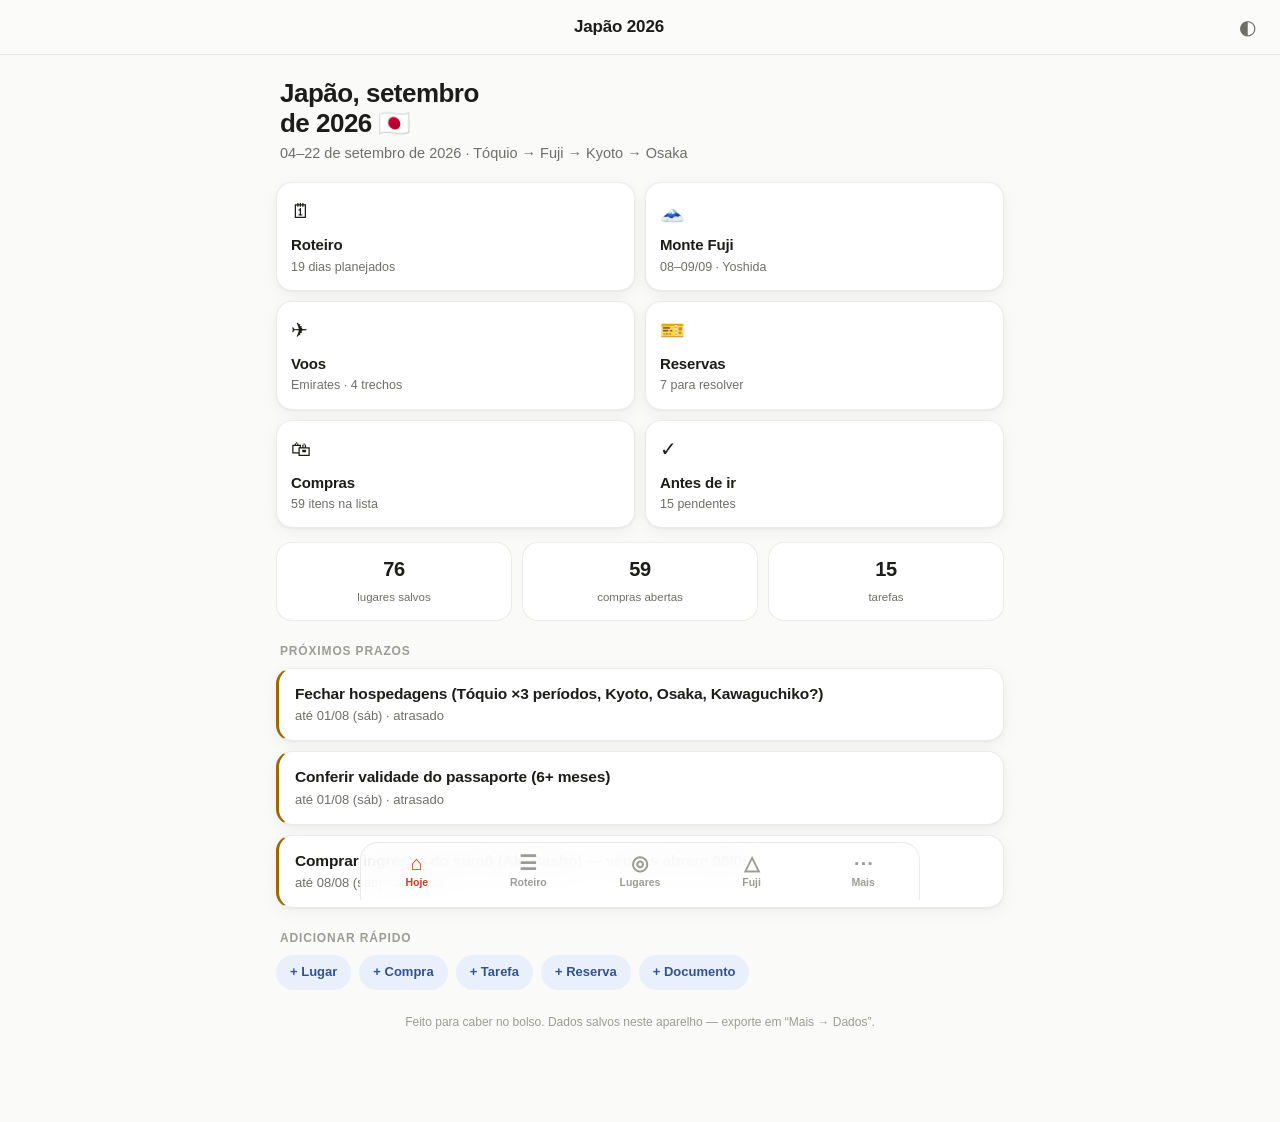
==== index.html @ ba41d2f6 "v1 versao um" ====
<!DOCTYPE html>
<html lang="pt-BR">
<head>
  <meta charset="UTF-8">
  <meta name="viewport" content="width=device-width, initial-scale=1, viewport-fit=cover">
  <meta name="theme-color" content="#fafaf9" media="(prefers-color-scheme: light)">
  <meta name="theme-color" content="#141413" media="(prefers-color-scheme: dark)">
  <meta name="apple-mobile-web-app-capable" content="yes">
  <meta name="apple-mobile-web-app-status-bar-style" content="default">
  <meta name="apple-mobile-web-app-title" content="Japão 2026">
  <title>Japão 2026</title>
  <link rel="manifest" href="manifest.json">
  <link rel="stylesheet" href="styles.css">
</head>
<body>
  <div id="app">
    <header class="topbar">
      <button class="topbar-back" id="btn-back" aria-label="Voltar" hidden>‹</button>
      <h1 class="topbar-title" id="topbar-title">Japão 2026</h1>
      <button class="topbar-action" id="btn-theme" aria-label="Alternar tema">◐</button>
    </header>

    <main id="view" class="view" tabindex="-1"></main>

    <nav class="bottomnav" aria-label="Navegação principal">
      <a href="#/home" data-nav="home"><span class="nav-ico">⌂</span><span>Hoje</span></a>
      <a href="#/roteiro" data-nav="roteiro"><span class="nav-ico">☰</span><span>Roteiro</span></a>
      <a href="#/lugares" data-nav="lugares"><span class="nav-ico">◎</span><span>Lugares</span></a>
      <a href="#/fuji" data-nav="fuji"><span class="nav-ico">△</span><span>Fuji</span></a>
      <button id="btn-more" data-nav="mais" aria-haspopup="true"><span class="nav-ico">⋯</span><span>Mais</span></button>
    </nav>

    <div class="sheet-backdrop" id="sheet-backdrop" hidden></div>

    <div class="sheet" id="more-sheet" role="dialog" aria-label="Mais seções" hidden>
      <div class="sheet-handle"></div>
      <div class="sheet-grid">
        <a href="#/compras" class="sheet-item"><span>🛍</span>Compras</a>
        <a href="#/voos" class="sheet-item"><span>✈︎</span>Voos</a>
        <a href="#/reservas" class="sheet-item"><span>🎫</span>Reservas</a>
        <a href="#/documentos" class="sheet-item"><span>📄</span>Documentos</a>
        <a href="#/antes" class="sheet-item"><span>✓</span>Antes de ir</a>
        <a href="#/cidade/toquio" class="sheet-item"><span>🗼</span>Tóquio</a>
        <a href="#/cidade/kyoto" class="sheet-item"><span>⛩</span>Kyoto</a>
        <a href="#/cidade/osaka" class="sheet-item"><span>🏯</span>Osaka</a>
        <a href="#/info" class="sheet-item"><span>ⓘ</span>Info úteis</a>
        <a href="#/links" class="sheet-item"><span>🔗</span>Links</a>
        <a href="#/dados" class="sheet-item"><span>⇅</span>Dados</a>
      </div>
    </div>

    <div class="modal-backdrop" id="modal-backdrop" hidden>
      <div class="modal" role="dialog" aria-modal="true" id="modal">
        <div class="modal-head">
          <h2 id="modal-title">Editar</h2>
          <button class="modal-close" id="modal-close" aria-label="Fechar">✕</button>
        </div>
        <form id="modal-form" class="modal-body"></form>
      </div>
    </div>

    <div id="toast-zone" class="toast-zone" aria-live="polite"></div>
  </div>

  <script src="data.js"></script>
  <script src="app.js"></script>
</body>
</html>
---- styles.css ----
/* ============ Japão 2026 — estilos ============ */
:root {
  --bg: #fafaf9;
  --surface: #ffffff;
  --surface-2: #f4f4f2;
  --text: #1c1c1a;
  --text-2: #6e6e6a;
  --text-3: #9c9c96;
  --border: rgba(0, 0, 0, 0.08);
  --border-strong: rgba(0, 0, 0, 0.14);
  --accent: #c2402a;
  --accent-soft: #fbeae6;
  --ok: #2c7a4b;
  --ok-soft: #e6f4ec;
  --warn: #9a6a00;
  --warn-soft: #fdf3dc;
  --info-soft: #e9f0fb;
  --info: #33538f;
  --shadow: 0 1px 2px rgba(0,0,0,.04), 0 4px 16px rgba(0,0,0,.05);
  --radius: 16px;
  --radius-s: 10px;
  --nav-h: calc(58px + env(safe-area-inset-bottom));
  --dur: .22s;
  --ease: cubic-bezier(.32,.72,.28,1);
}
[data-theme="dark"] {
  --bg: #141413;
  --surface: #1e1e1c;
  --surface-2: #262624;
  --text: #f0efec;
  --text-2: #a3a29c;
  --text-3: #6f6e69;
  --border: rgba(255,255,255,.09);
  --border-strong: rgba(255,255,255,.16);
  --accent: #e06a52;
  --accent-soft: #3a221d;
  --ok: #6fbf8f;
  --ok-soft: #1e2f25;
  --warn: #d9a94a;
  --warn-soft: #322a17;
  --info-soft: #1d2634;
  --info: #8aabdd;
  --shadow: 0 1px 2px rgba(0,0,0,.3), 0 4px 18px rgba(0,0,0,.35);
}

* { box-sizing: border-box; margin: 0; padding: 0; -webkit-tap-highlight-color: transparent; }
[hidden] { display: none !important; }
html { scroll-behavior: smooth; }
body {
  font-family: -apple-system, BlinkMacSystemFont, "SF Pro Text", "Segoe UI", Roboto, "Helvetica Neue", sans-serif;
  background: var(--bg); color: var(--text);
  font-size: 16px; line-height: 1.45;
  -webkit-font-smoothing: antialiased;
  overflow-x: hidden;
}
button { font: inherit; color: inherit; background: none; border: none; cursor: pointer; }
a { color: inherit; text-decoration: none; }
input, select, textarea {
  font: inherit; color: var(--text);
  background: var(--surface-2);
  border: 1px solid var(--border);
  border-radius: var(--radius-s);
  padding: 11px 12px; width: 100%;
  -webkit-appearance: none; appearance: none;
}
input:focus, select:focus, textarea:focus { outline: 2px solid var(--accent); outline-offset: 0; border-color: transparent; }
textarea { min-height: 74px; resize: vertical; }
select { background-image: linear-gradient(45deg, transparent 50%, var(--text-3) 50%), linear-gradient(135deg, var(--text-3) 50%, transparent 50%); background-position: calc(100% - 18px) 50%, calc(100% - 13px) 50%; background-size: 5px 5px; background-repeat: no-repeat; padding-right: 32px; }

/* ---- topbar ---- */
.topbar {
  position: sticky; top: 0; z-index: 30;
  display: flex; align-items: center; gap: 8px;
  padding: calc(10px + env(safe-area-inset-top)) 16px 10px;
  background: color-mix(in srgb, var(--bg) 82%, transparent);
  -webkit-backdrop-filter: blur(16px); backdrop-filter: blur(16px);
  border-bottom: 1px solid var(--border);
}
.topbar-title { font-size: 17px; font-weight: 650; flex: 1; text-align: center; letter-spacing: -.01em; white-space: nowrap; overflow: hidden; text-overflow: ellipsis; }
.topbar-back, .topbar-action { width: 34px; height: 34px; border-radius: 50%; font-size: 20px; display: grid; place-items: center; color: var(--text-2); flex-shrink: 0; }
.topbar-back:active, .topbar-action:active { background: var(--surface-2); }
.topbar-back { font-size: 26px; line-height: 1; padding-bottom: 3px; }
.topbar-back[hidden] { display: none; }

/* ---- layout ---- */
.view { padding: 16px 16px calc(var(--nav-h) + 24px); max-width: 640px; margin: 0 auto; animation: viewin var(--dur) var(--ease); }
@keyframes viewin { from { opacity: 0; transform: translateY(6px); } to { opacity: 1; transform: none; } }
@media (min-width: 900px) {
  .view { max-width: 760px; }
}

.section-label { font-size: 12px; font-weight: 650; text-transform: uppercase; letter-spacing: .07em; color: var(--text-3); margin: 22px 4px 8px; }
.section-label:first-child { margin-top: 4px; }

/* ---- cards ---- */
.card {
  background: var(--surface); border: 1px solid var(--border);
  border-radius: var(--radius); box-shadow: var(--shadow);
  padding: 14px 16px; margin-bottom: 10px;
  transition: transform var(--dur) var(--ease), box-shadow var(--dur) var(--ease);
}
.card:active { transform: scale(.985); }
.card-row { display: flex; align-items: flex-start; gap: 12px; }
.card-main { flex: 1; min-width: 0; }
.card-title { font-weight: 600; font-size: 15.5px; letter-spacing: -.01em; overflow-wrap: anywhere; }
.card-title.done { text-decoration: line-through; color: var(--text-3); }
.card-sub { font-size: 13px; color: var(--text-2); margin-top: 2px; overflow-wrap: anywhere; }
.card-notes { font-size: 13px; color: var(--text-2); margin-top: 8px; padding-top: 8px; border-top: 1px dashed var(--border); overflow-wrap: anywhere; }

/* badges */
.badges { display: flex; flex-wrap: wrap; gap: 5px; margin-top: 8px; }
.badge { font-size: 11.5px; font-weight: 550; padding: 2.5px 9px; border-radius: 99px; background: var(--surface-2); color: var(--text-2); border: 1px solid var(--border); white-space: nowrap; }
.badge.b-accent { background: var(--accent-soft); color: var(--accent); border-color: transparent; }
.badge.b-ok { background: var(--ok-soft); color: var(--ok); border-color: transparent; }
.badge.b-warn { background: var(--warn-soft); color: var(--warn); border-color: transparent; }
.badge.b-info { background: var(--info-soft); color: var(--info); border-color: transparent; }

/* status dot + checkbox */
.check {
  position: relative;
  width: 26px; height: 26px; border-radius: 50%;
  border: 1.5px solid var(--border-strong);
  display: grid; place-items: center; flex-shrink: 0;
  font-size: 14px; color: transparent; margin-top: 1px;
  transition: all .18s var(--ease);
}
/* área de toque ≥44px sem mudar o visual */
.check::after, .kebab::after { content: ""; position: absolute; inset: -10px; border-radius: 50%; }
.check.on { background: var(--ok); border-color: var(--ok); color: #fff; }
.check:active { transform: scale(.86); }

/* kebab menu */
.kebab { position: relative; width: 30px; height: 30px; border-radius: 50%; color: var(--text-3); font-size: 18px; display: grid; place-items: center; flex-shrink: 0; }
.kebab:active { background: var(--surface-2); }
.menu {
  /* fixed: as coordenadas vêm de getBoundingClientRect (viewport) */
  position: fixed; z-index: 60; min-width: 168px;
  background: var(--surface); border: 1px solid var(--border);
  border-radius: 14px; box-shadow: 0 8px 32px rgba(0,0,0,.16);
  overflow: hidden; animation: menuin .16s var(--ease);
}
@keyframes menuin { from { opacity: 0; transform: scale(.94) translateY(-4px); } to { opacity: 1; transform: none; } }
.menu button { display: flex; align-items: center; gap: 10px; width: 100%; text-align: left; padding: 12px 16px; font-size: 14.5px; }
.menu button:active { background: var(--surface-2); }
.menu button.danger { color: var(--accent); }
.menu hr { border: none; border-top: 1px solid var(--border); }

/* links row */
.linkrow { display: flex; flex-wrap: wrap; gap: 8px; margin-top: 10px; }
.linkbtn {
  font-size: 13px; font-weight: 570; color: var(--info);
  background: var(--info-soft); border-radius: 99px; padding: 8px 14px;
  min-height: 32px;
  display: inline-flex; align-items: center; gap: 5px;
}
.linkbtn:active { opacity: .7; }

/* expandable code */
details.code { margin-top: 8px; }
details.code summary { list-style: none; cursor: pointer; font-size: 13px; color: var(--text-2); display: flex; align-items: center; gap: 6px; padding: 4px 0; }
details.code summary::-webkit-details-marker { display: none; }
details.code summary::before { content: "▸"; font-size: 10px; transition: transform .18s var(--ease); }
details.code[open] summary::before { transform: rotate(90deg); }
details.code .code-value { font-family: ui-monospace, "SF Mono", Menlo, monospace; font-size: 14px; background: var(--surface-2); border: 1px dashed var(--border-strong); border-radius: var(--radius-s); padding: 8px 12px; margin-top: 6px; letter-spacing: .04em; user-select: all; }

/* ---- big buttons ---- */
.btn {
  display: inline-flex; align-items: center; justify-content: center; gap: 7px;
  min-height: 46px; padding: 10px 18px; border-radius: 13px;
  font-weight: 600; font-size: 15px;
  background: var(--surface-2); border: 1px solid var(--border);
  transition: transform .15s var(--ease), opacity .15s;
}
.btn:active { transform: scale(.97); opacity: .85; }
.btn.primary { background: var(--text); color: var(--bg); border-color: transparent; }
.btn.accent { background: var(--accent); color: #fff; border-color: transparent; }
.btn.ghost { background: transparent; }
.btn.small { min-height: 36px; padding: 6px 14px; font-size: 13.5px; border-radius: 10px; }
.btn.block { width: 100%; }
.btn-add-fab {
  position: fixed; right: 18px; bottom: calc(var(--nav-h) + 14px); z-index: 25;
  width: 54px; height: 54px; border-radius: 50%;
  background: var(--text); color: var(--bg); font-size: 26px; font-weight: 300;
  display: grid; place-items: center;
  box-shadow: 0 6px 20px rgba(0,0,0,.22);
  transition: transform .18s var(--ease);
}
.btn-add-fab:active { transform: scale(.9); }

/* ---- filters ---- */
.filters { display: flex; gap: 8px; overflow-x: auto; padding: 2px 2px 10px; scrollbar-width: none; -webkit-overflow-scrolling: touch; }
.filters::-webkit-scrollbar { display: none; }
.chip {
  flex-shrink: 0; font-size: 13.5px; font-weight: 570;
  padding: 7px 14px; border-radius: 99px;
  background: var(--surface); border: 1px solid var(--border); color: var(--text-2);
  transition: all .16s var(--ease);
}
.chip.on { background: var(--text); color: var(--bg); border-color: transparent; }
.searchbar { position: relative; margin-bottom: 10px; }
.searchbar input { padding-left: 38px; background: var(--surface); }
.searchbar::before { content: "⌕"; position: absolute; left: 13px; top: 50%; transform: translateY(-54%); font-size: 19px; color: var(--text-3); }

/* ---- home ---- */
.hero { padding: 8px 4px 18px; }
.hero h2 { font-size: 26px; font-weight: 700; letter-spacing: -.02em; line-height: 1.15; }
.hero p { color: var(--text-2); font-size: 14.5px; margin-top: 4px; }
.countdown { display: inline-flex; align-items: baseline; gap: 6px; margin-top: 10px; background: var(--accent-soft); color: var(--accent); border-radius: 12px; padding: 8px 14px; font-weight: 650; font-size: 14px; }
.countdown b { font-size: 20px; }
.quickgrid { display: grid; grid-template-columns: repeat(2, 1fr); gap: 10px; margin-bottom: 6px; }
.quickcard {
  background: var(--surface); border: 1px solid var(--border); border-radius: var(--radius);
  box-shadow: var(--shadow); padding: 14px; display: flex; flex-direction: column; gap: 2px;
  transition: transform .16s var(--ease);
}
.quickcard:active { transform: scale(.965); }
.quickcard .qc-ico { font-size: 20px; margin-bottom: 6px; }
.quickcard .qc-title { font-weight: 640; font-size: 15px; letter-spacing: -.01em; }
.quickcard .qc-sub { font-size: 12.5px; color: var(--text-2); }
.statrow { display: flex; gap: 10px; margin: 14px 0 4px; }
.stat { flex: 1; background: var(--surface); border: 1px solid var(--border); border-radius: var(--radius); padding: 12px 8px; text-align: center; }
.stat b { display: block; font-size: 20px; letter-spacing: -.02em; }
.stat span { font-size: 11.5px; color: var(--text-2); }
.alertcard { border-left: 3px solid var(--warn); }

/* ---- roteiro ---- */
.daycard { position: relative; }
.day-head { display: flex; align-items: center; gap: 10px; }
.day-date { flex-shrink: 0; width: 46px; text-align: center; background: var(--surface-2); border-radius: 12px; padding: 6px 0; }
.day-date b { display: block; font-size: 17px; letter-spacing: -.02em; }
.day-date span { font-size: 10.5px; text-transform: uppercase; color: var(--text-2); font-weight: 600; }
.day-city { font-size: 12px; color: var(--text-3); font-weight: 600; text-transform: uppercase; letter-spacing: .05em; }
.day-title { font-weight: 640; font-size: 15.5px; letter-spacing: -.01em; }
.day-today .day-date { background: var(--accent); color: #fff; }
.day-today .day-date span { color: rgba(255,255,255,.8); }
.day-body { margin-top: 10px; display: none; }
.daycard.open .day-body { display: block; animation: viewin .2s var(--ease); }
.slot { display: flex; gap: 10px; padding: 7px 0; border-top: 1px solid var(--border); font-size: 14px; }
.slot-label { flex-shrink: 0; width: 88px; font-size: 12px; font-weight: 650; color: var(--text-3); text-transform: uppercase; letter-spacing: .04em; padding-top: 2px; }
.slot-text { flex: 1; color: var(--text); overflow-wrap: anywhere; }
.slot-text:empty::before, .slot-text.empty { color: var(--text-3); }

/* ---- timeline (fuji) ---- */
.timeline { position: relative; padding-left: 18px; }
.timeline::before { content: ""; position: absolute; left: 5px; top: 8px; bottom: 8px; width: 2px; background: var(--border-strong); border-radius: 2px; }
.tl-item { position: relative; padding: 0 0 18px 14px; }
.tl-item::before { content: ""; position: absolute; left: -18px; top: 6px; width: 12px; height: 12px; border-radius: 50%; background: var(--surface); border: 2.5px solid var(--accent); }
.tl-hora { font-size: 12px; font-weight: 650; color: var(--accent); text-transform: uppercase; letter-spacing: .04em; }
.tl-titulo { font-weight: 640; font-size: 15px; margin-top: 1px; }
.tl-detalhe { font-size: 13.5px; color: var(--text-2); margin-top: 2px; }

/* ---- accordion ---- */
details.acc { background: var(--surface); border: 1px solid var(--border); border-radius: var(--radius); box-shadow: var(--shadow); margin-bottom: 10px; overflow: hidden; }
details.acc summary { list-style: none; cursor: pointer; padding: 15px 16px; font-weight: 640; font-size: 15px; display: flex; align-items: center; gap: 10px; }
details.acc summary::-webkit-details-marker { display: none; }
details.acc summary::after { content: "▾"; margin-left: auto; color: var(--text-3); transition: transform .2s var(--ease); }
details.acc[open] summary::after { transform: rotate(180deg); }
details.acc .acc-body { padding: 0 16px 14px; font-size: 14px; color: var(--text-2); }
.acc-body ul { padding-left: 18px; display: grid; gap: 6px; }
.acc-body li { overflow-wrap: anywhere; }

/* ---- empty state ---- */
.empty { text-align: center; padding: 44px 20px; color: var(--text-2); }
.empty .e-ico { font-size: 34px; margin-bottom: 10px; opacity: .6; }
.empty p { font-size: 14px; max-width: 300px; margin: 0 auto 16px; }

/* ---- bottom nav ---- */
.bottomnav {
  position: fixed; bottom: 0; left: 0; right: 0; z-index: 40;
  display: flex; height: var(--nav-h);
  padding-bottom: env(safe-area-inset-bottom);
  background: color-mix(in srgb, var(--surface) 88%, transparent);
  -webkit-backdrop-filter: blur(18px); backdrop-filter: blur(18px);
  border-top: 1px solid var(--border);
}
.bottomnav a, .bottomnav button {
  flex: 1; display: flex; flex-direction: column; align-items: center; justify-content: center; gap: 2px;
  font-size: 10.5px; font-weight: 600; color: var(--text-3);
  transition: color .15s;
}
.bottomnav .nav-ico { font-size: 20px; line-height: 1; }
.bottomnav .active { color: var(--accent); }
.bottomnav a:active, .bottomnav button:active { transform: scale(.94); }
@media (min-width: 900px) {
  .bottomnav {
    left: 50%; right: auto; transform: translateX(-50%);
    width: 100%; max-width: 560px;
    border: 1px solid var(--border); border-bottom: none;
    border-radius: 18px 18px 0 0;
  }
  .btn-add-fab { right: calc(50% - 380px); }
}

/* ---- sheet ---- */
.sheet-backdrop, .modal-backdrop {
  position: fixed; inset: 0; z-index: 50;
  background: rgba(0,0,0,.4);
  animation: fadein .2s var(--ease);
}
@keyframes fadein { from { opacity: 0; } to { opacity: 1; } }
.sheet {
  position: fixed; bottom: 0; left: 0; right: 0; z-index: 55;
  background: var(--surface); border-radius: 22px 22px 0 0;
  padding: 10px 18px calc(20px + env(safe-area-inset-bottom));
  box-shadow: 0 -8px 40px rgba(0,0,0,.2);
  animation: sheetup .28s var(--ease);
  max-width: 640px; margin: 0 auto;
}
@keyframes sheetup { from { transform: translateY(100%); } to { transform: none; } }
.sheet-handle { width: 38px; height: 4.5px; border-radius: 3px; background: var(--border-strong); margin: 4px auto 14px; }
.sheet-grid { display: grid; grid-template-columns: repeat(3, 1fr); gap: 10px; }
.sheet-item {
  display: flex; flex-direction: column; align-items: center; gap: 6px;
  background: var(--surface-2); border-radius: 14px; padding: 15px 4px;
  font-size: 12.5px; font-weight: 600; text-align: center;
  transition: transform .15s var(--ease);
}
.sheet-item span { font-size: 21px; }
.sheet-item:active { transform: scale(.94); }

/* ---- modal ---- */
.modal-backdrop { display: flex; align-items: flex-end; justify-content: center; }
.modal {
  background: var(--surface); width: 100%; max-width: 560px;
  border-radius: 22px 22px 0 0; max-height: 88dvh;
  display: flex; flex-direction: column;
  animation: sheetup .3s var(--ease);
}
@media (min-width: 640px) {
  .modal-backdrop { align-items: center; padding: 24px; }
  .modal { border-radius: 22px; }
}
.modal-head { display: flex; align-items: center; justify-content: space-between; padding: 18px 20px 6px; }
.modal-head h2 { font-size: 18px; font-weight: 680; letter-spacing: -.015em; }
.modal-close { width: 32px; height: 32px; border-radius: 50%; background: var(--surface-2); color: var(--text-2); font-size: 14px; }
.modal-body { padding: 12px 20px calc(24px + env(safe-area-inset-bottom)); overflow-y: auto; display: grid; gap: 13px; }
.field label { display: block; font-size: 12.5px; font-weight: 640; color: var(--text-2); margin-bottom: 5px; }
.field-row { display: grid; grid-template-columns: 1fr 1fr; gap: 10px; }
.modal-actions { display: flex; gap: 10px; margin-top: 6px; }
.modal-actions .btn { flex: 1; }

/* ---- toast ---- */
.toast-zone { position: fixed; bottom: calc(var(--nav-h) + 12px); left: 0; right: 0; z-index: 70; display: flex; flex-direction: column; align-items: center; gap: 8px; pointer-events: none; padding: 0 16px; }
.toast {
  pointer-events: auto; display: flex; align-items: center; gap: 12px;
  background: var(--text); color: var(--bg);
  border-radius: 14px; padding: 12px 18px; font-size: 14px; font-weight: 570;
  box-shadow: 0 8px 28px rgba(0,0,0,.25);
  animation: toastin .3s var(--ease);
  max-width: 480px;
}
.toast.out { animation: toastout .25s var(--ease) forwards; }
@keyframes toastin { from { opacity: 0; transform: translateY(14px) scale(.96); } to { opacity: 1; transform: none; } }
@keyframes toastout { to { opacity: 0; transform: translateY(10px) scale(.97); } }
.toast button { color: inherit; font-weight: 700; text-decoration: underline; text-underline-offset: 3px; flex-shrink: 0; }

/* ---- misc ---- */
.notice { background: var(--warn-soft); color: var(--warn); border-radius: var(--radius); padding: 12px 15px; font-size: 13.5px; margin-bottom: 12px; display: flex; gap: 9px; align-items: flex-start; }
.notice.info { background: var(--info-soft); color: var(--info); }
.frase-card { display: flex; flex-direction: column; gap: 1px; }
.frase-jp { font-size: 17px; font-weight: 640; }
.frase-romaji { font-size: 13px; color: var(--accent); font-weight: 570; }
.frase-pt { font-size: 13.5px; color: var(--text-2); }
.subnav { display: flex; gap: 8px; overflow-x: auto; margin-bottom: 14px; scrollbar-width: none; }
.subnav::-webkit-scrollbar { display: none; }
.divider { height: 1px; background: var(--border); margin: 18px 0; }
.footer-note { text-align: center; font-size: 12px; color: var(--text-3); padding: 24px 20px 8px; }

@media (prefers-reduced-motion: reduce) {
  *, *::before, *::after { animation: none !important; transition: none !important; }
  html { scroll-behavior: auto; }
}
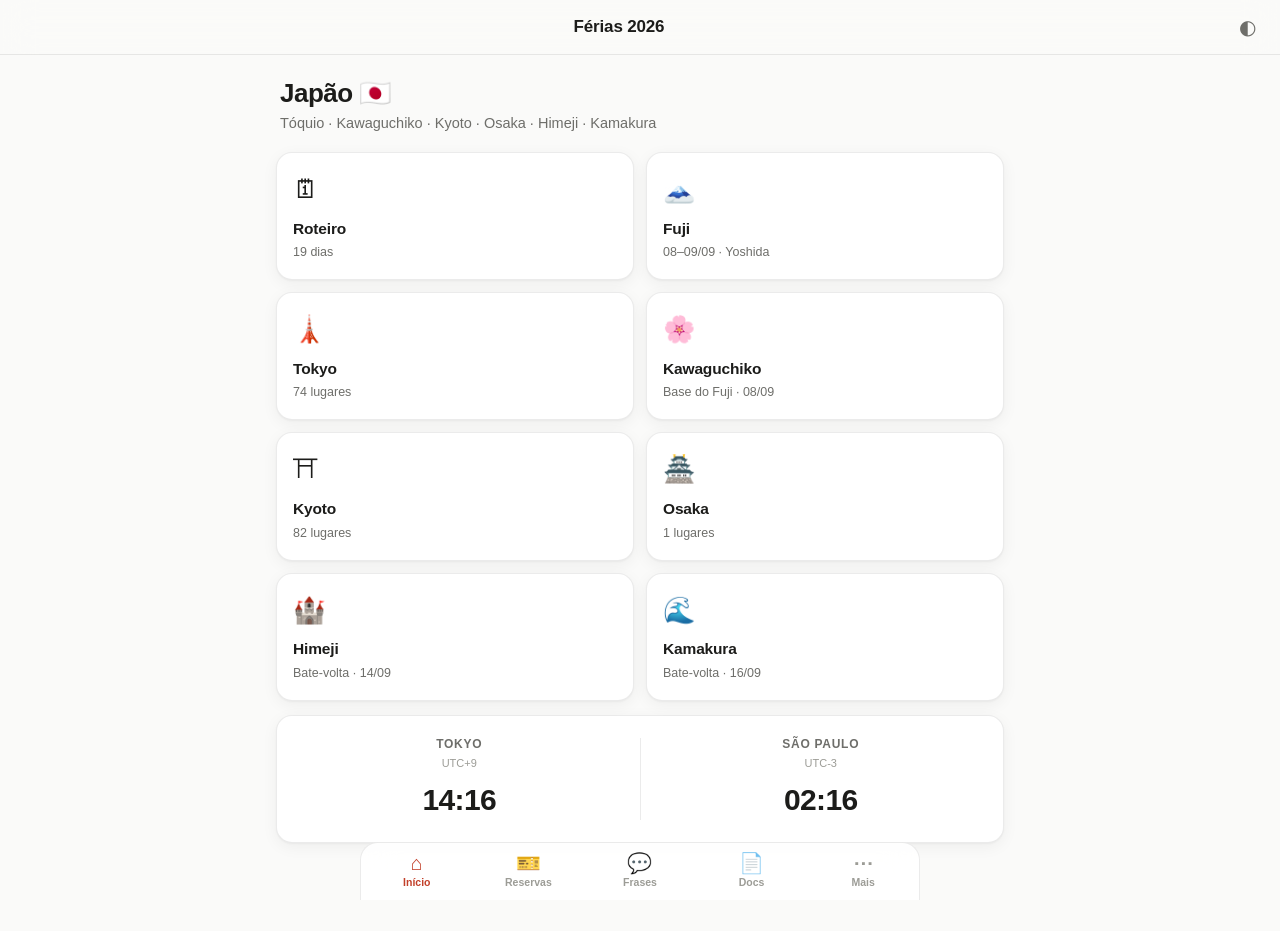
==== commit fad36817: "Refazer Home: grid de cidades, novo bottom nav e relógio Tokyo/SP - Home: hero "Japão", grid com Rot" ====
--- a/index.html
+++ b/index.html
@@ -23,10 +23,10 @@
     <main id="view" class="view" tabindex="-1"></main>
 
     <nav class="bottomnav" aria-label="Navegação principal">
-      <a href="#/home" data-nav="home"><span class="nav-ico">⌂</span><span>Hoje</span></a>
-      <a href="#/roteiro" data-nav="roteiro"><span class="nav-ico">☰</span><span>Roteiro</span></a>
-      <a href="#/lugares" data-nav="lugares"><span class="nav-ico">◎</span><span>Lugares</span></a>
-      <a href="#/fuji" data-nav="fuji"><span class="nav-ico">△</span><span>Fuji</span></a>
+      <a href="#/home" data-nav="home"><span class="nav-ico">⌂</span><span>Início</span></a>
+      <a href="#/reservas" data-nav="reservas"><span class="nav-ico">🎫</span><span>Reservas</span></a>
+      <a href="#/frases" data-nav="frases"><span class="nav-ico">💬</span><span>Frases</span></a>
+      <a href="#/documentos" data-nav="documentos"><span class="nav-ico">📄</span><span>Docs</span></a>
       <button id="btn-more" data-nav="mais" aria-haspopup="true"><span class="nav-ico">⋯</span><span>Mais</span></button>
     </nav>
 
@@ -35,14 +35,18 @@
     <div class="sheet" id="more-sheet" role="dialog" aria-label="Mais seções" hidden>
       <div class="sheet-handle"></div>
       <div class="sheet-grid">
+        <a href="#/roteiro" class="sheet-item"><span>🗓</span>Roteiro</a>
+        <a href="#/lugares" class="sheet-item"><span>◎</span>Lugares</a>
+        <a href="#/fuji" class="sheet-item"><span>🗻</span>Fuji</a>
         <a href="#/compras" class="sheet-item"><span>🛍</span>Compras</a>
         <a href="#/voos" class="sheet-item"><span>✈︎</span>Voos</a>
-        <a href="#/reservas" class="sheet-item"><span>🎫</span>Reservas</a>
-        <a href="#/documentos" class="sheet-item"><span>📄</span>Documentos</a>
         <a href="#/antes" class="sheet-item"><span>✓</span>Antes de ir</a>
         <a href="#/cidade/toquio" class="sheet-item"><span>🗼</span>Tóquio</a>
         <a href="#/cidade/kyoto" class="sheet-item"><span>⛩</span>Kyoto</a>
         <a href="#/cidade/osaka" class="sheet-item"><span>🏯</span>Osaka</a>
+        <a href="#/cidade/kawaguchiko" class="sheet-item"><span>🌸</span>Kawaguchiko</a>
+        <a href="#/cidade/kamakura" class="sheet-item"><span>🌊</span>Kamakura</a>
+        <a href="#/cidade/himeji" class="sheet-item"><span>🏰</span>Himeji</a>
         <a href="#/info" class="sheet-item"><span>ⓘ</span>Info úteis</a>
         <a href="#/links" class="sheet-item"><span>🔗</span>Links</a>
         <a href="#/dados" class="sheet-item"><span>⇅</span>Dados</a>
--- a/styles.css
+++ b/styles.css
@@ -207,16 +207,25 @@
 .hero p { color: var(--text-2); font-size: 14.5px; margin-top: 4px; }
 .countdown { display: inline-flex; align-items: baseline; gap: 6px; margin-top: 10px; background: var(--accent-soft); color: var(--accent); border-radius: 12px; padding: 8px 14px; font-weight: 650; font-size: 14px; }
 .countdown b { font-size: 20px; }
-.quickgrid { display: grid; grid-template-columns: repeat(2, 1fr); gap: 10px; margin-bottom: 6px; }
+.quickgrid { display: grid; grid-template-columns: repeat(2, 1fr); gap: 12px; margin-bottom: 14px; }
 .quickcard {
   background: var(--surface); border: 1px solid var(--border); border-radius: var(--radius);
-  box-shadow: var(--shadow); padding: 14px; display: flex; flex-direction: column; gap: 2px;
+  box-shadow: var(--shadow); padding: 18px 16px; display: flex; flex-direction: column; gap: 3px;
+  min-height: 96px; justify-content: center;
   transition: transform .16s var(--ease);
 }
 .quickcard:active { transform: scale(.965); }
-.quickcard .qc-ico { font-size: 20px; margin-bottom: 6px; }
-.quickcard .qc-title { font-weight: 640; font-size: 15px; letter-spacing: -.01em; }
+.quickcard .qc-ico { font-size: 26px; margin-bottom: 6px; }
+.quickcard .qc-title { font-weight: 650; font-size: 15.5px; letter-spacing: -.01em; }
 .quickcard .qc-sub { font-size: 12.5px; color: var(--text-2); }
+
+/* ---- home clock card ---- */
+.clockcard { display: flex; align-items: stretch; padding: 20px 8px; margin-bottom: 6px; }
+.clock-col { flex: 1; display: flex; flex-direction: column; align-items: center; gap: 3px; }
+.clock-city { font-size: 12px; font-weight: 650; text-transform: uppercase; letter-spacing: .06em; color: var(--text-2); }
+.clock-tz { font-size: 11px; color: var(--text-3); }
+.clock-time { font-size: 30px; font-weight: 700; letter-spacing: -.02em; font-variant-numeric: tabular-nums; margin-top: 3px; }
+.clock-div { width: 1px; align-self: stretch; background: var(--border); margin: 2px 6px; }
 .statrow { display: flex; gap: 10px; margin: 14px 0 4px; }
 .stat { flex: 1; background: var(--surface); border: 1px solid var(--border); border-radius: var(--radius); padding: 12px 8px; text-align: center; }
 .stat b { display: block; font-size: 20px; letter-spacing: -.02em; }
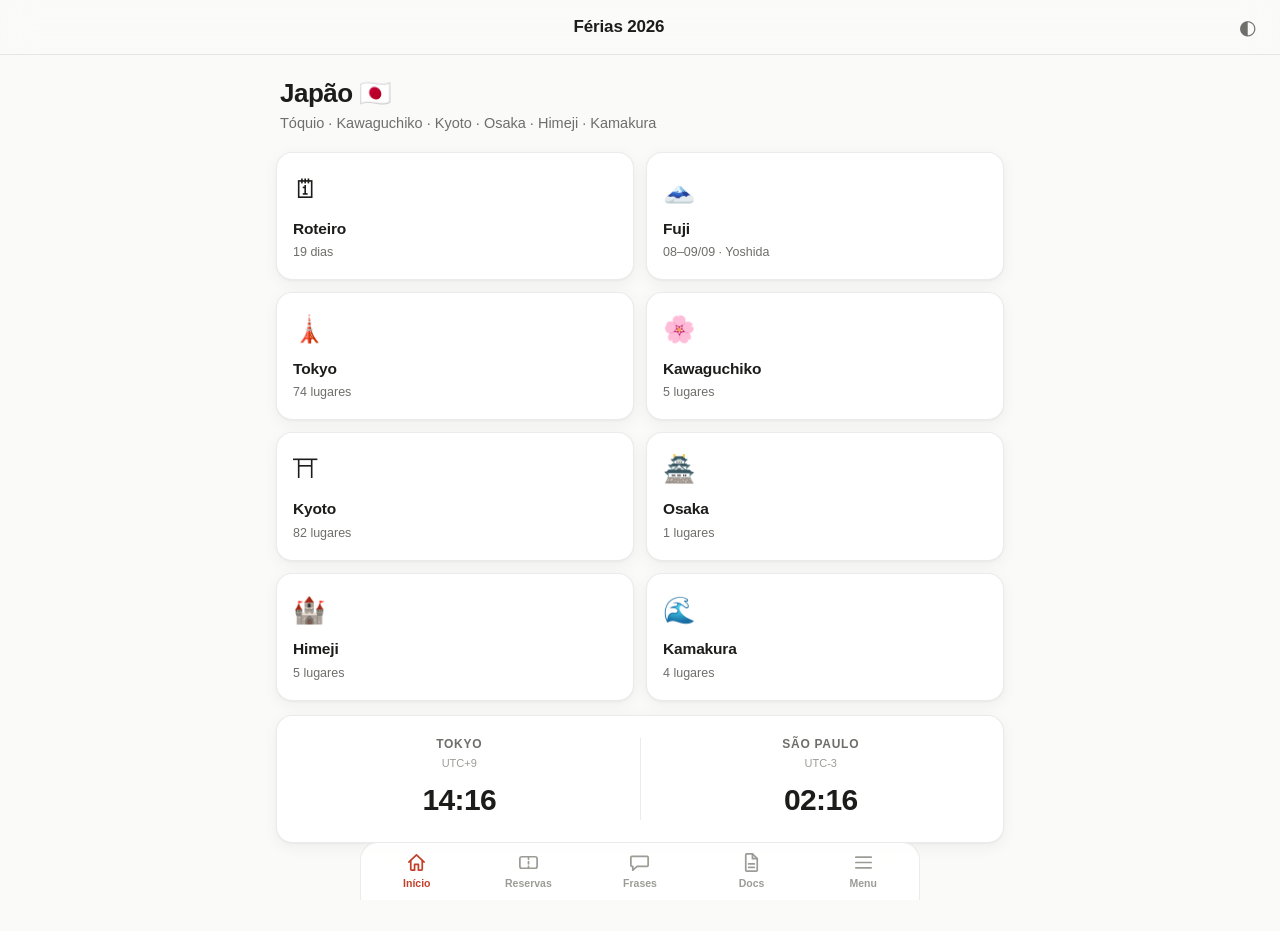
==== commit 2b2af933: "Menu redesenhado: lista com drag-to-close, icones sem emoji, lugares novos" ====
--- a/index.html
+++ b/index.html
@@ -23,33 +23,28 @@
     <main id="view" class="view" tabindex="-1"></main>
 
     <nav class="bottomnav" aria-label="Navegação principal">
-      <a href="#/home" data-nav="home"><span class="nav-ico">⌂</span><span>Início</span></a>
-      <a href="#/reservas" data-nav="reservas"><span class="nav-ico">🎫</span><span>Reservas</span></a>
-      <a href="#/frases" data-nav="frases"><span class="nav-ico">💬</span><span>Frases</span></a>
-      <a href="#/documentos" data-nav="documentos"><span class="nav-ico">📄</span><span>Docs</span></a>
-      <button id="btn-more" data-nav="mais" aria-haspopup="true"><span class="nav-ico">⋯</span><span>Mais</span></button>
+      <a href="#/home" data-nav="home"><span class="nav-ico"><svg viewBox="0 0 24 24" fill="none" stroke="currentColor" stroke-width="1.8" stroke-linecap="round" stroke-linejoin="round"><path d="M4 11.5 12 4l8 7.5"/><path d="M6 10v9a1 1 0 0 0 1 1h3v-6h4v6h3a1 1 0 0 0 1-1v-9"/></svg></span><span>Início</span></a>
+      <a href="#/reservas" data-nav="reservas"><span class="nav-ico"><svg viewBox="0 0 24 24" fill="none" stroke="currentColor" stroke-width="1.8" stroke-linecap="round" stroke-linejoin="round"><rect x="3" y="6" width="18" height="12" rx="2.2"/><line x1="12" y1="6" x2="12" y2="18" stroke-dasharray="2.4 2.6"/></svg></span><span>Reservas</span></a>
+      <a href="#/frases" data-nav="frases"><span class="nav-ico"><svg viewBox="0 0 24 24" fill="none" stroke="currentColor" stroke-width="1.8" stroke-linecap="round" stroke-linejoin="round"><path d="M4 5.5h16a1 1 0 0 1 1 1V15a1 1 0 0 1-1 1H9.5L5 20v-4H4a1 1 0 0 1-1-1V6.5a1 1 0 0 1 1-1Z"/></svg></span><span>Frases</span></a>
+      <a href="#/documentos" data-nav="documentos"><span class="nav-ico"><svg viewBox="0 0 24 24" fill="none" stroke="currentColor" stroke-width="1.8" stroke-linecap="round" stroke-linejoin="round"><path d="M7 3h6l5 5v12a1 1 0 0 1-1 1H7a1 1 0 0 1-1-1V4a1 1 0 0 1 1-1Z"/><path d="M13 3v5h5"/><path d="M9 13.5h6M9 17h6"/></svg></span><span>Docs</span></a>
+      <button id="btn-more" data-nav="mais" aria-haspopup="true"><span class="nav-ico"><svg viewBox="0 0 24 24" fill="none" stroke="currentColor" stroke-width="1.8" stroke-linecap="round" stroke-linejoin="round"><path d="M4 6.5h16M4 12h16M4 17.5h16"/></svg></span><span>Menu</span></button>
     </nav>
 
     <div class="sheet-backdrop" id="sheet-backdrop" hidden></div>
 
-    <div class="sheet" id="more-sheet" role="dialog" aria-label="Mais seções" hidden>
-      <div class="sheet-handle"></div>
-      <div class="sheet-grid">
-        <a href="#/roteiro" class="sheet-item"><span>🗓</span>Roteiro</a>
-        <a href="#/lugares" class="sheet-item"><span>◎</span>Lugares</a>
-        <a href="#/fuji" class="sheet-item"><span>🗻</span>Fuji</a>
-        <a href="#/compras" class="sheet-item"><span>🛍</span>Compras</a>
-        <a href="#/voos" class="sheet-item"><span>✈︎</span>Voos</a>
-        <a href="#/antes" class="sheet-item"><span>✓</span>Antes de ir</a>
-        <a href="#/cidade/toquio" class="sheet-item"><span>🗼</span>Tóquio</a>
-        <a href="#/cidade/kyoto" class="sheet-item"><span>⛩</span>Kyoto</a>
-        <a href="#/cidade/osaka" class="sheet-item"><span>🏯</span>Osaka</a>
-        <a href="#/cidade/kawaguchiko" class="sheet-item"><span>🌸</span>Kawaguchiko</a>
-        <a href="#/cidade/kamakura" class="sheet-item"><span>🌊</span>Kamakura</a>
-        <a href="#/cidade/himeji" class="sheet-item"><span>🏰</span>Himeji</a>
-        <a href="#/info" class="sheet-item"><span>ⓘ</span>Info úteis</a>
-        <a href="#/links" class="sheet-item"><span>🔗</span>Links</a>
-        <a href="#/dados" class="sheet-item"><span>⇅</span>Dados</a>
+    <div class="sheet" id="more-sheet" role="dialog" aria-label="Menu" hidden>
+      <div class="sheet-draghandle" id="sheet-draghandle">
+        <div class="sheet-handle"></div>
+        <h2 class="sheet-title">Menu</h2>
+      </div>
+      <div class="sheet-list">
+        <a href="#/lugares" class="sheet-row"><span class="row-ico"><svg viewBox="0 0 24 24" fill="none" stroke="currentColor" stroke-width="1.7" stroke-linecap="round" stroke-linejoin="round"><path d="M12 21s7-7.4 7-12.4A7 7 0 0 0 5 8.6C5 13.6 12 21 12 21Z"/><circle cx="12" cy="8.6" r="2.4"/></svg></span><span class="row-label">Lugares</span><svg class="row-chevron" viewBox="0 0 24 24" fill="none" stroke="currentColor" stroke-width="2" stroke-linecap="round" stroke-linejoin="round"><path d="M9 5l7 7-7 7"/></svg></a>
+        <a href="#/compras" class="sheet-row"><span class="row-ico"><svg viewBox="0 0 24 24" fill="none" stroke="currentColor" stroke-width="1.7" stroke-linecap="round" stroke-linejoin="round"><path d="M6.5 8h11l-.9 11.1a1.5 1.5 0 0 1-1.5 1.4H8.9a1.5 1.5 0 0 1-1.5-1.4L6.5 8Z"/><path d="M9 8V6.5a3 3 0 0 1 6 0V8"/></svg></span><span class="row-label">Compras</span><svg class="row-chevron" viewBox="0 0 24 24" fill="none" stroke="currentColor" stroke-width="2" stroke-linecap="round" stroke-linejoin="round"><path d="M9 5l7 7-7 7"/></svg></a>
+        <a href="#/voos" class="sheet-row"><span class="row-ico"><svg viewBox="0 0 24 24" fill="none" stroke="currentColor" stroke-width="1.7" stroke-linecap="round" stroke-linejoin="round"><path d="M21 3 3 10.2l7 2.8 2.8 7L21 3Z"/><path d="M13.8 13 21 3"/></svg></span><span class="row-label">Voos</span><svg class="row-chevron" viewBox="0 0 24 24" fill="none" stroke="currentColor" stroke-width="2" stroke-linecap="round" stroke-linejoin="round"><path d="M9 5l7 7-7 7"/></svg></a>
+        <a href="#/antes" class="sheet-row"><span class="row-ico"><svg viewBox="0 0 24 24" fill="none" stroke="currentColor" stroke-width="1.7" stroke-linecap="round" stroke-linejoin="round"><rect x="4" y="4" width="16" height="16" rx="3"/><path d="M8 12.3l2.6 2.6L16 9.3"/></svg></span><span class="row-label">Antes de ir</span><svg class="row-chevron" viewBox="0 0 24 24" fill="none" stroke="currentColor" stroke-width="2" stroke-linecap="round" stroke-linejoin="round"><path d="M9 5l7 7-7 7"/></svg></a>
+        <a href="#/info" class="sheet-row"><span class="row-ico"><svg viewBox="0 0 24 24" fill="none" stroke="currentColor" stroke-width="1.7" stroke-linecap="round" stroke-linejoin="round"><circle cx="12" cy="12" r="9"/><path d="M12 11v5.3"/><circle cx="12" cy="7.6" r="0.15" fill="currentColor" stroke="currentColor" stroke-width="2.4"/></svg></span><span class="row-label">Informações</span><svg class="row-chevron" viewBox="0 0 24 24" fill="none" stroke="currentColor" stroke-width="2" stroke-linecap="round" stroke-linejoin="round"><path d="M9 5l7 7-7 7"/></svg></a>
+        <a href="#/links" class="sheet-row"><span class="row-ico"><svg viewBox="0 0 24 24" fill="none" stroke="currentColor" stroke-width="1.7" stroke-linecap="round" stroke-linejoin="round"><path d="M9.5 14.5l5-5"/><path d="M8 11.8 5.9 14a3.1 3.1 0 0 0 4.4 4.4l2.1-2.1"/><path d="M16 12.2l2.1-2.2A3.1 3.1 0 0 0 13.7 5.6L11.6 7.8"/></svg></span><span class="row-label">Links</span><svg class="row-chevron" viewBox="0 0 24 24" fill="none" stroke="currentColor" stroke-width="2" stroke-linecap="round" stroke-linejoin="round"><path d="M9 5l7 7-7 7"/></svg></a>
+        <a href="#/dados" class="sheet-row"><span class="row-ico"><svg viewBox="0 0 24 24" fill="none" stroke="currentColor" stroke-width="1.7" stroke-linecap="round" stroke-linejoin="round"><path d="M8 4v13.5"/><path d="M4.5 14 8 17.5 11.5 14"/><path d="M16 20V6.5"/><path d="M12.5 10 16 6.5 19.5 10"/></svg></span><span class="row-label">Dados</span><svg class="row-chevron" viewBox="0 0 24 24" fill="none" stroke="currentColor" stroke-width="2" stroke-linecap="round" stroke-linejoin="round"><path d="M9 5l7 7-7 7"/></svg></a>
       </div>
     </div>
 
--- a/styles.css
+++ b/styles.css
@@ -287,7 +287,8 @@
   font-size: 10.5px; font-weight: 600; color: var(--text-3);
   transition: color .15s;
 }
-.bottomnav .nav-ico { font-size: 20px; line-height: 1; }
+.bottomnav .nav-ico { font-size: 20px; line-height: 1; display: flex; }
+.bottomnav .nav-ico svg { width: 23px; height: 23px; }
 .bottomnav .active { color: var(--accent); }
 .bottomnav a:active, .bottomnav button:active { transform: scale(.94); }
 @media (min-width: 900px) {
@@ -310,22 +311,32 @@
 .sheet {
   position: fixed; bottom: 0; left: 0; right: 0; z-index: 55;
   background: var(--surface); border-radius: 22px 22px 0 0;
-  padding: 10px 18px calc(20px + env(safe-area-inset-bottom));
+  padding: 10px 18px calc(12px + env(safe-area-inset-bottom));
   box-shadow: 0 -8px 40px rgba(0,0,0,.2);
   animation: sheetup .28s var(--ease);
   max-width: 640px; margin: 0 auto;
-}
+  touch-action: none;
+}
+.sheet.dragging { animation: none; }
+.sheet.snapback { transition: transform .25s var(--ease); }
+.sheet.closing { animation: sheetdown .22s var(--ease) forwards; }
 @keyframes sheetup { from { transform: translateY(100%); } to { transform: none; } }
+@keyframes sheetdown { from { transform: translateY(0); } to { transform: translateY(100%); } }
+.sheet-draghandle { padding-top: 2px; margin-bottom: 6px; cursor: grab; touch-action: none; }
 .sheet-handle { width: 38px; height: 4.5px; border-radius: 3px; background: var(--border-strong); margin: 4px auto 14px; }
-.sheet-grid { display: grid; grid-template-columns: repeat(3, 1fr); gap: 10px; }
-.sheet-item {
-  display: flex; flex-direction: column; align-items: center; gap: 6px;
-  background: var(--surface-2); border-radius: 14px; padding: 15px 4px;
-  font-size: 12.5px; font-weight: 600; text-align: center;
-  transition: transform .15s var(--ease);
-}
-.sheet-item span { font-size: 21px; }
-.sheet-item:active { transform: scale(.94); }
+.sheet-title { font-size: 19px; font-weight: 700; letter-spacing: -.01em; padding: 0 2px 8px; }
+.sheet-list { display: flex; flex-direction: column; touch-action: pan-y; }
+.sheet-row {
+  display: flex; align-items: center; gap: 13px;
+  padding: 13px 2px; border-bottom: 1px solid var(--border);
+  font-size: 15.5px; font-weight: 570;
+}
+.sheet-row:last-child { border-bottom: none; }
+.sheet-row .row-ico { display: flex; color: var(--text-2); flex-shrink: 0; }
+.sheet-row .row-ico svg { width: 21px; height: 21px; }
+.sheet-row .row-label { flex: 1; }
+.sheet-row .row-chevron { width: 17px; height: 17px; color: var(--text-3); flex-shrink: 0; }
+.sheet-row:active { background: var(--surface-2); margin: 0 -14px; padding-left: 16px; padding-right: 16px; border-radius: 10px; }
 
 /* ---- modal ---- */
 .modal-backdrop { display: flex; align-items: flex-end; justify-content: center; }
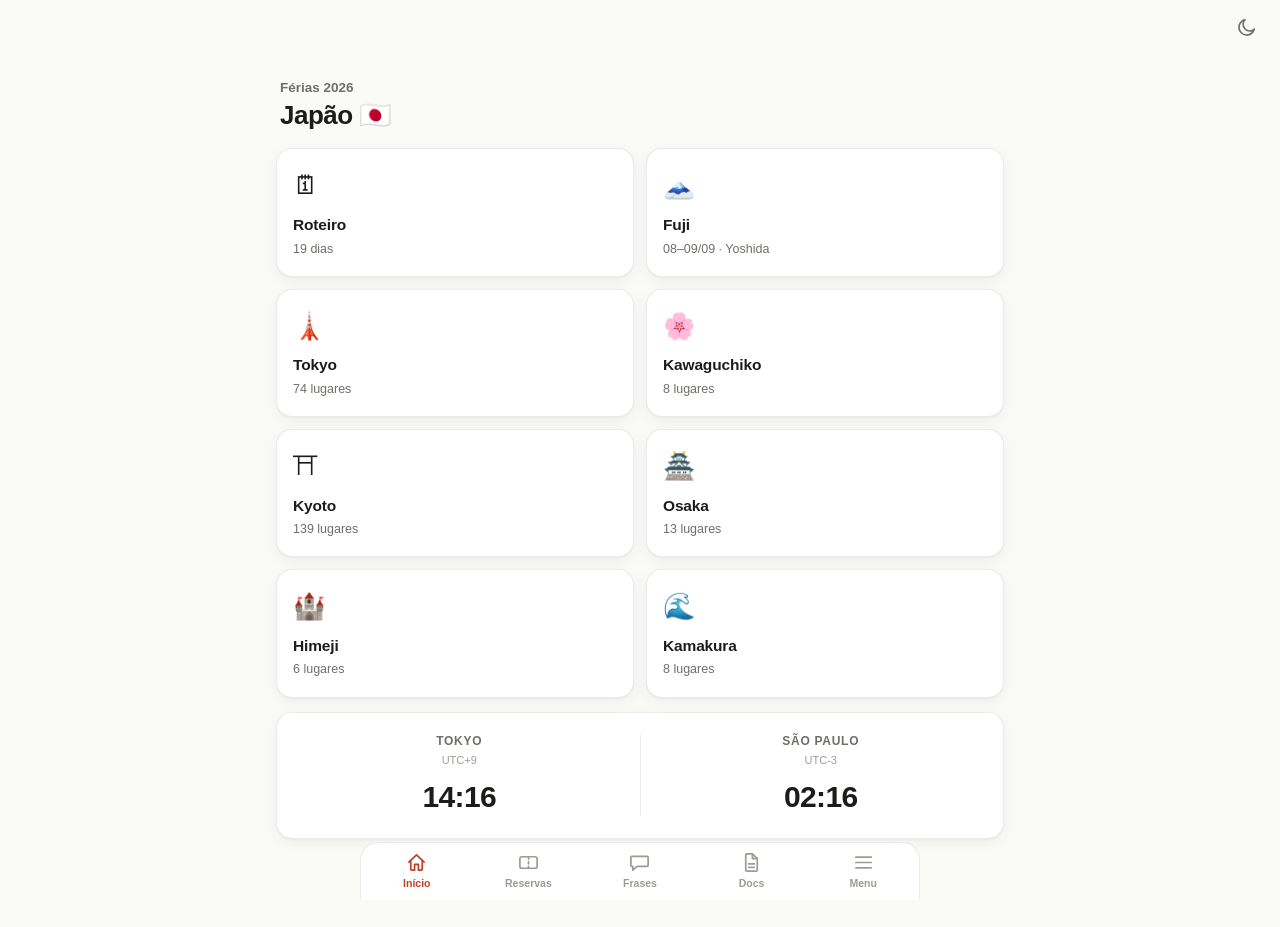
==== commit 447f1ce7: "Header sem fixo/linha; icone tema vira sol/lua" ====
--- a/index.html
+++ b/index.html
@@ -17,7 +17,7 @@
     <header class="topbar">
       <button class="topbar-back" id="btn-back" aria-label="Voltar" hidden>‹</button>
       <h1 class="topbar-title" id="topbar-title">Japão 2026</h1>
-      <button class="topbar-action" id="btn-theme" aria-label="Alternar tema">◐</button>
+      <button class="topbar-action" id="btn-theme" aria-label="Alternar tema"><svg viewBox="0 0 24 24" fill="none" stroke="currentColor" stroke-width="1.8" stroke-linecap="round" stroke-linejoin="round"><path d="M20 14.2A8.5 8.5 0 1 1 9.8 4a6.8 6.8 0 0 0 10.2 10.2Z"/></svg></button>
     </header>
 
     <main id="view" class="view" tabindex="-1"></main>
--- a/styles.css
+++ b/styles.css
@@ -69,15 +69,12 @@
 
 /* ---- topbar ---- */
 .topbar {
-  position: sticky; top: 0; z-index: 30;
   display: flex; align-items: center; gap: 8px;
   padding: calc(10px + env(safe-area-inset-top)) 16px 10px;
-  background: color-mix(in srgb, var(--bg) 82%, transparent);
-  -webkit-backdrop-filter: blur(16px); backdrop-filter: blur(16px);
-  border-bottom: 1px solid var(--border);
 }
 .topbar-title { font-size: 17px; font-weight: 650; flex: 1; text-align: center; letter-spacing: -.01em; white-space: nowrap; overflow: hidden; text-overflow: ellipsis; }
 .topbar-back, .topbar-action { width: 34px; height: 34px; border-radius: 50%; font-size: 20px; display: grid; place-items: center; color: var(--text-2); flex-shrink: 0; }
+.topbar-action svg { width: 22px; height: 22px; }
 .topbar-back:active, .topbar-action:active { background: var(--surface-2); }
 .topbar-back { font-size: 26px; line-height: 1; padding-bottom: 3px; }
 .topbar-back[hidden] { display: none; }
@@ -203,6 +200,7 @@
 
 /* ---- home ---- */
 .hero { padding: 8px 4px 18px; }
+.hero-eyebrow { display: block; color: var(--text-2); font-size: 13.5px; font-weight: 550; margin-bottom: 3px; }
 .hero h2 { font-size: 26px; font-weight: 700; letter-spacing: -.02em; line-height: 1.15; }
 .hero p { color: var(--text-2); font-size: 14.5px; margin-top: 4px; }
 .countdown { display: inline-flex; align-items: baseline; gap: 6px; margin-top: 10px; background: var(--accent-soft); color: var(--accent); border-radius: 12px; padding: 8px 14px; font-weight: 650; font-size: 14px; }
